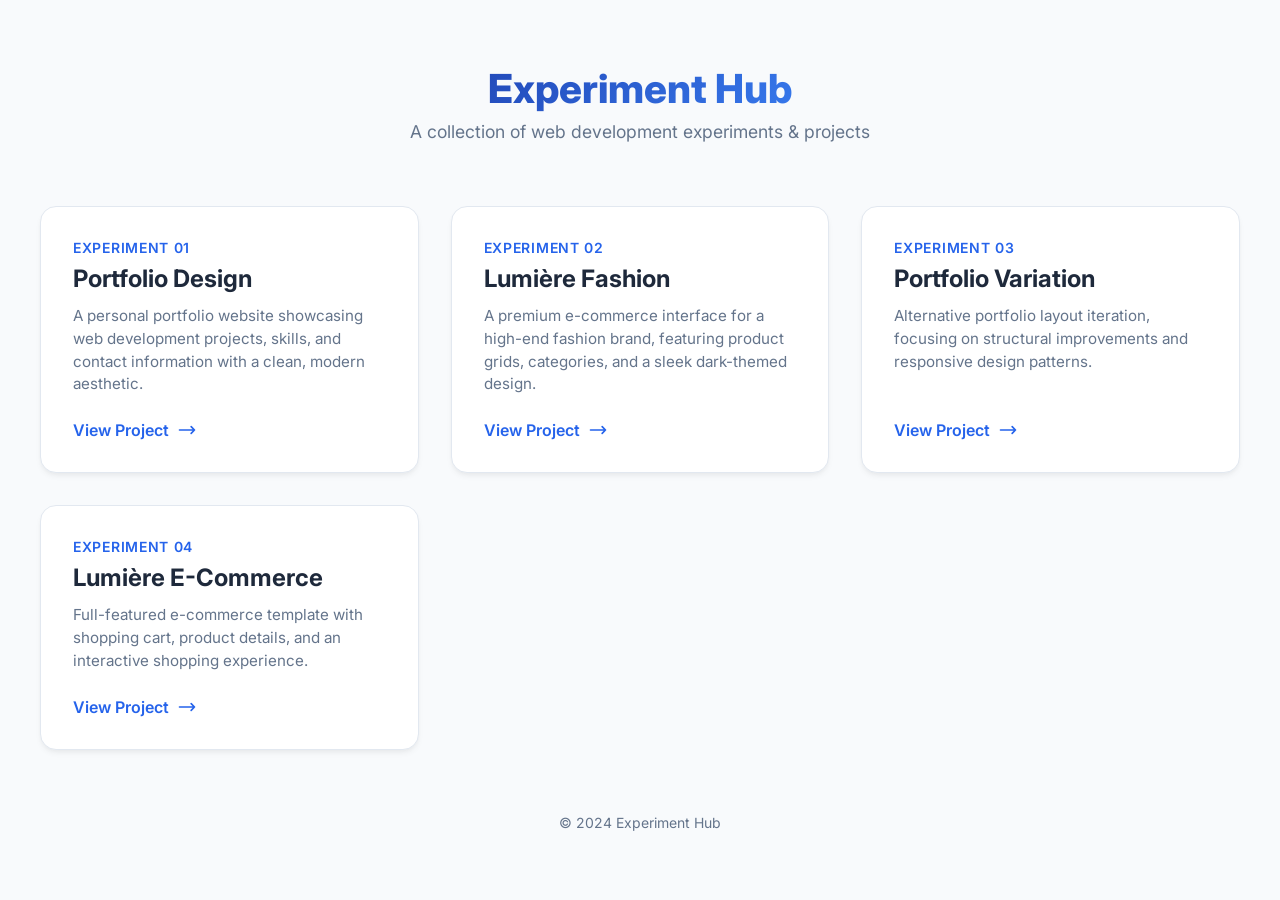
==== index.html @ 880ee1ff "hub added" ====
<!DOCTYPE html>
<html lang="en">

<head>
    <meta charset="UTF-8">
    <meta name="viewport" content="width=device-width, initial-scale=1.0">
    <title>Web Tech Experiments Hub</title>
    <link href="https://fonts.googleapis.com/css2?family=Inter:wght@400;600;800&display=swap" rel="stylesheet">
    <style>
        :root {
            --primary: #2563eb;
            --surface: #ffffff;
            --background: #f8fafc;
            --text-main: #1e293b;
            --text-secondary: #64748b;
        }

        * {
            margin: 0;
            padding: 0;
            box-sizing: border-box;
        }

        body {
            font-family: 'Inter', sans-serif;
            background-color: var(--background);
            color: var(--text-main);
            min-height: 100vh;
            display: flex;
            flex-direction: column;
            align-items: center;
            padding: 4rem 2rem;
        }

        .header {
            text-align: center;
            margin-bottom: 4rem;
        }

        .header h1 {
            font-size: 2.5rem;
            font-weight: 800;
            margin-bottom: 0.5rem;
            background: linear-gradient(135deg, #1e40af 0%, #3b82f6 100%);
            -webkit-background-clip: text;
            background-clip: text;
            -webkit-text-fill-color: transparent;
        }

        .header p {
            color: var(--text-secondary);
            font-size: 1.1rem;
        }

        .grid {
            display: grid;
            grid-template-columns: repeat(auto-fit, minmax(300px, 1fr));
            gap: 2rem;
            width: 100%;
            max-width: 1200px;
        }

        .card {
            background: var(--surface);
            border-radius: 16px;
            padding: 2rem;
            box-shadow: 0 4px 6px -1px rgba(0, 0, 0, 0.05), 0 2px 4px -1px rgba(0, 0, 0, 0.03);
            transition: transform 0.2s, box-shadow 0.2s;
            text-decoration: none;
            color: inherit;
            border: 1px solid #e2e8f0;
            display: flex;
            flex-direction: column;
            justify-content: space-between;
        }

        .card:hover {
            transform: translateY(-4px);
            box-shadow: 0 10px 15px -3px rgba(0, 0, 0, 0.08), 0 4px 6px -2px rgba(0, 0, 0, 0.04);
            border-color: var(--primary);
        }

        .card-number {
            font-size: 0.875rem;
            font-weight: 600;
            color: var(--primary);
            text-transform: uppercase;
            letter-spacing: 0.05em;
            margin-bottom: 0.5rem;
        }

        .card-title {
            font-size: 1.5rem;
            font-weight: 700;
            margin-bottom: 0.75rem;
        }

        .card-desc {
            color: var(--text-secondary);
            font-size: 0.95rem;
            line-height: 1.5;
            margin-bottom: 1.5rem;
        }

        .card-footer {
            display: flex;
            align-items: center;
            font-weight: 600;
            color: var(--primary);
            margin-top: auto;
        }

        .card-footer svg {
            margin-left: 0.5rem;
            transition: transform 0.2s;
        }

        .card:hover .card-footer svg {
            transform: translateX(4px);
        }
    </style>
</head>

<body>

    <header class="header">
        <h1>Experiment Hub</h1>
        <p>A collection of web development experiments & projects</p>
    </header>

    <main class="grid">
        <!-- Experiment 1 -->
        <a href="EXP-1/index.html" class="card">
            <div>
                <div class="card-number">Experiment 01</div>
                <h2 class="card-title">Portfolio Design</h2>
                <p class="card-desc">A personal portfolio website showcasing web development projects, skills, and
                    contact information with a clean, modern aesthetic.</p>
            </div>
            <div class="card-footer">
                View Project
                <svg width="20" height="20" fill="none" stroke="currentColor" viewBox="0 0 24 24">
                    <path stroke-linecap="round" stroke-linejoin="round" stroke-width="2" d="M17 8l4 4m0 0l-4 4m4-4H3">
                    </path>
                </svg>
            </div>
        </a>

        <!-- Experiment 2 -->
        <a href="EXP-2/index.html" class="card">
            <div>
                <div class="card-number">Experiment 02</div>
                <h2 class="card-title">Lumière Fashion</h2>
                <p class="card-desc">A premium e-commerce interface for a high-end fashion brand, featuring product
                    grids, categories, and a sleek dark-themed design.</p>
            </div>
            <div class="card-footer">
                View Project
                <svg width="20" height="20" fill="none" stroke="currentColor" viewBox="0 0 24 24">
                    <path stroke-linecap="round" stroke-linejoin="round" stroke-width="2" d="M17 8l4 4m0 0l-4 4m4-4H3">
                    </path>
                </svg>
            </div>
        </a>

        <!-- Experiment 3 -->
        <a href="EXP-3/index.html" class="card">
            <div>
                <div class="card-number">Experiment 03</div>
                <h2 class="card-title">Portfolio Variation</h2>
                <p class="card-desc">Alternative portfolio layout iteration, focusing on structural improvements and
                    responsive design patterns.</p>
            </div>
            <div class="card-footer">
                View Project
                <svg width="20" height="20" fill="none" stroke="currentColor" viewBox="0 0 24 24">
                    <path stroke-linecap="round" stroke-linejoin="round" stroke-width="2" d="M17 8l4 4m0 0l-4 4m4-4H3">
                    </path>
                </svg>
            </div>
        </a>

        <!-- Experiment 4 -->
        <a href="EXP-4/index.html" class="card">
            <div>
                <div class="card-number">Experiment 04</div>
                <h2 class="card-title">Lumière E-Commerce</h2>
                <p class="card-desc">Full-featured e-commerce template with shopping cart, product details, and an
                    interactive shopping experience.</p>
            </div>
            <div class="card-footer">
                View Project
                <svg width="20" height="20" fill="none" stroke="currentColor" viewBox="0 0 24 24">
                    <path stroke-linecap="round" stroke-linejoin="round" stroke-width="2" d="M17 8l4 4m0 0l-4 4m4-4H3">
                    </path>
                </svg>
            </div>
        </a>
    </main>

    <!-- Optional: Add a simple footer or credit -->
    <footer style="margin-top: 4rem; color: var(--text-secondary); font-size: 0.875rem;">
        <p>&copy; 2024 Experiment Hub</p>
    </footer>

</body>

</html>
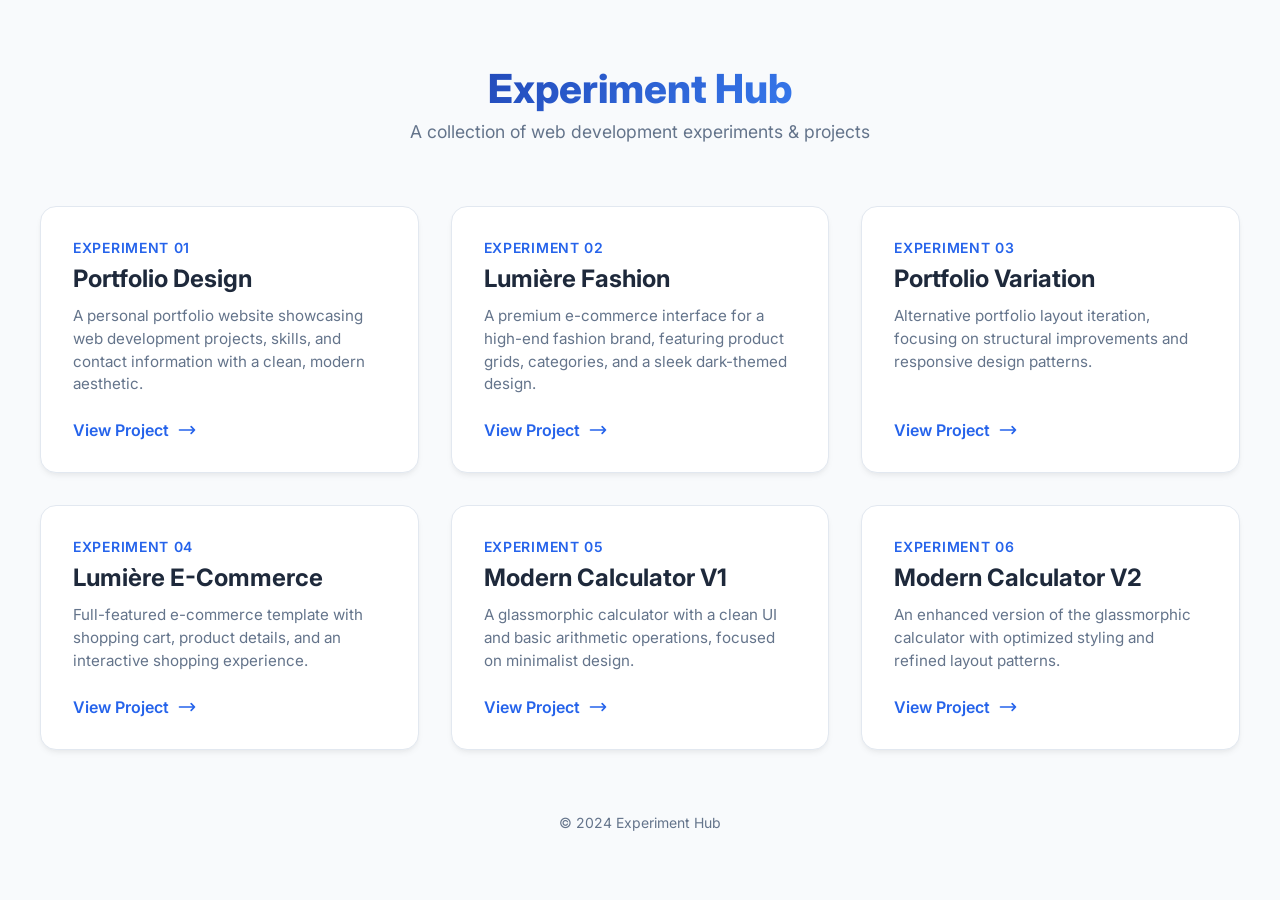
==== commit bc4ba40a: "exp5&6" ====
--- a/index.html
+++ b/index.html
@@ -196,6 +196,40 @@
                 </svg>
             </div>
         </a>
+
+        <!-- Experiment 5 -->
+        <a href="EXP-5/calculator.html" class="card">
+            <div>
+                <div class="card-number">Experiment 05</div>
+                <h2 class="card-title">Modern Calculator V1</h2>
+                <p class="card-desc">A glassmorphic calculator with a clean UI and basic arithmetic operations,
+                    focused on minimalist design.</p>
+            </div>
+            <div class="card-footer">
+                View Project
+                <svg width="20" height="20" fill="none" stroke="currentColor" viewBox="0 0 24 24">
+                    <path stroke-linecap="round" stroke-linejoin="round" stroke-width="2" d="M17 8l4 4m0 0l-4 4m4-4H3">
+                    </path>
+                </svg>
+            </div>
+        </a>
+
+        <!-- Experiment 6 -->
+        <a href="EXP-6/calculator.html" class="card">
+            <div>
+                <div class="card-number">Experiment 06</div>
+                <h2 class="card-title">Modern Calculator V2</h2>
+                <p class="card-desc">An enhanced version of the glassmorphic calculator with optimized styling and
+                    refined layout patterns.</p>
+            </div>
+            <div class="card-footer">
+                View Project
+                <svg width="20" height="20" fill="none" stroke="currentColor" viewBox="0 0 24 24">
+                    <path stroke-linecap="round" stroke-linejoin="round" stroke-width="2" d="M17 8l4 4m0 0l-4 4m4-4H3">
+                    </path>
+                </svg>
+            </div>
+        </a>
     </main>
 
     <!-- Optional: Add a simple footer or credit -->
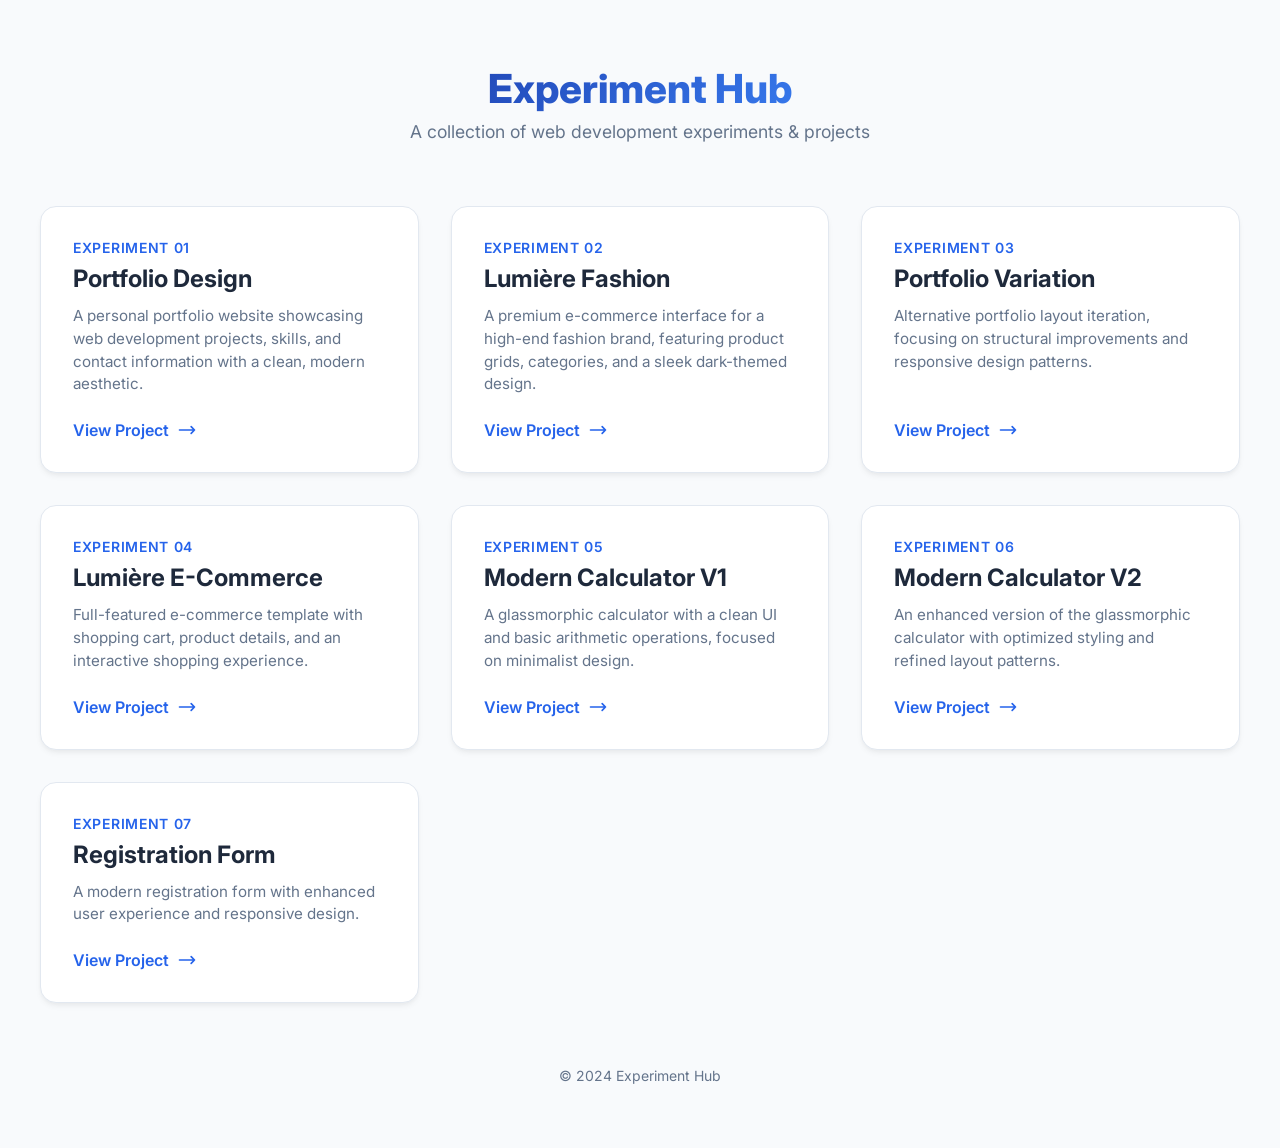
==== commit 7f669a76: "7th exp" ====
--- a/index.html
+++ b/index.html
@@ -230,6 +230,21 @@
                 </svg>
             </div>
         </a>
+        <!--Experiment 7 -->
+        <a href="EXP-7/reg.html" class="card">
+            <div>
+                <div class="card-number">Experiment 07</div>
+                <h2 class="card-title">Registration Form</h2>
+                <p class="card-desc">A modern registration form with enhanced user experience and responsive design.</p>
+            </div>
+            <div class="card-footer">
+                View Project
+                <svg width="20" height="20" fill="none" stroke="currentColor" viewBox="0 0 24 24">
+                    <path stroke-linecap="round" stroke-linejoin="round" stroke-width="2" d="M17 8l4 4m0 0l-4 4m4-4H3">
+                    </path>
+                </svg>
+            </div>
+        </a>
     </main>
 
     <!-- Optional: Add a simple footer or credit -->
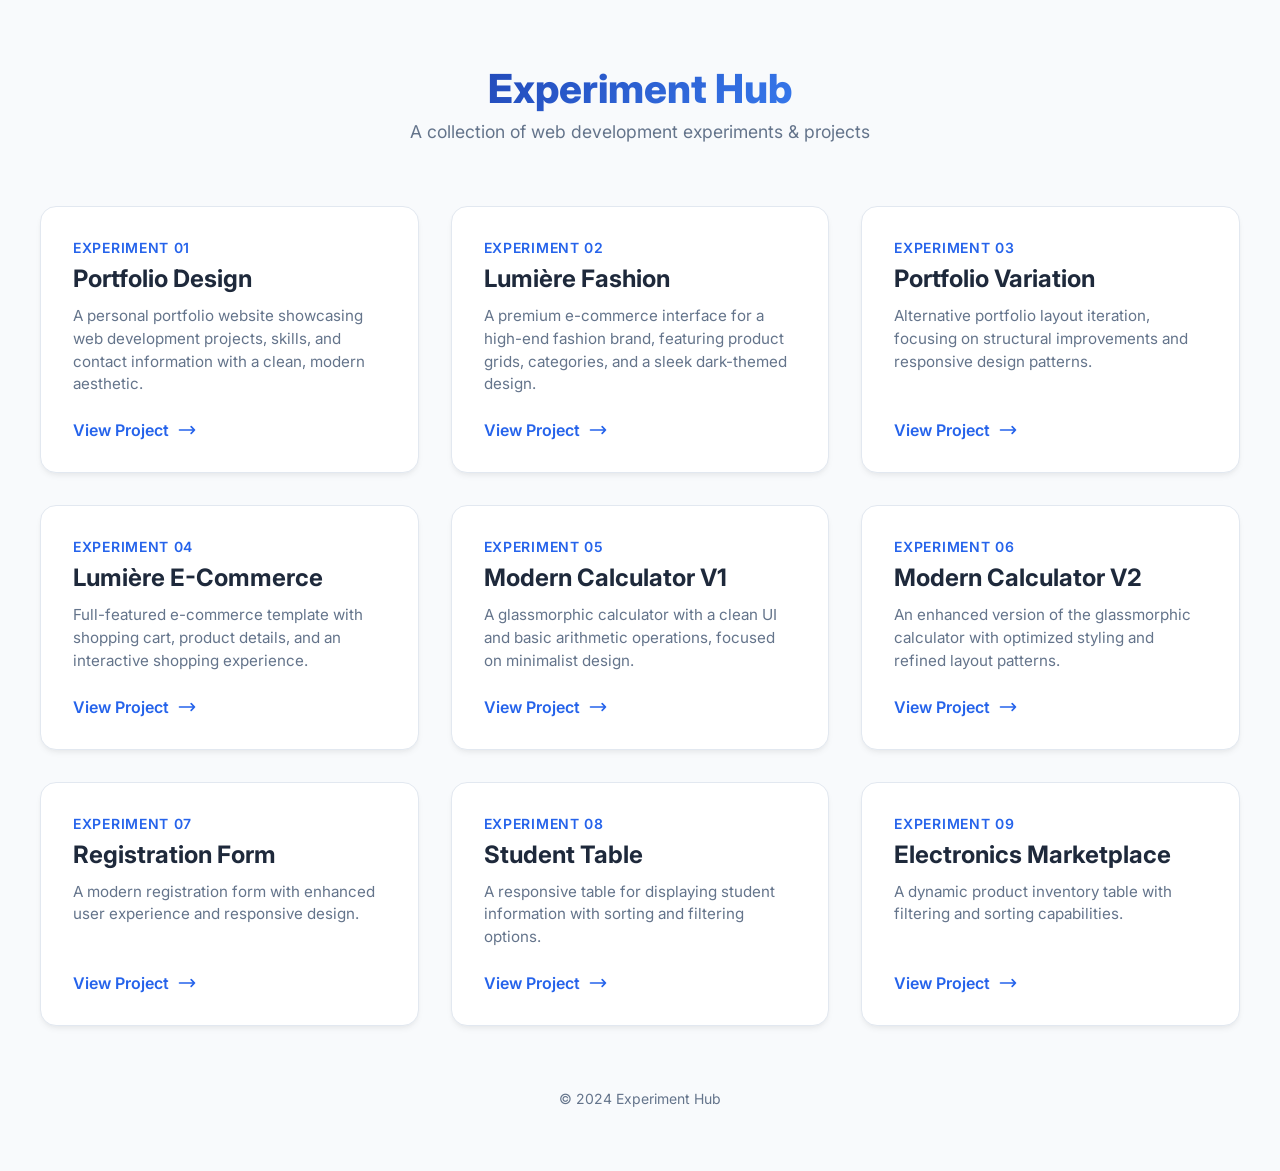
==== commit ef4e4cda: "student & marketplace" ====
--- a/index.html
+++ b/index.html
@@ -245,6 +245,36 @@
                 </svg>
             </div>
         </a>
+        <!--Experiment 8 -->
+        <a href="EXP-8/index.html" class="card">
+            <div>
+                <div class="card-number">Experiment 08</div>
+                <h2 class="card-title">Student Table</h2>
+                <p class="card-desc">A responsive table for displaying student information with sorting and filtering options.</p>
+            </div>
+            <div class="card-footer">
+                View Project
+                <svg width="20" height="20" fill="none" stroke="currentColor" viewBox="0 0 24 24">
+                    <path stroke-linecap="round" stroke-linejoin="round" stroke-width="2" d="M17 8l4 4m0 0l-4 4m4-4H3">
+                    </path>
+                </svg>
+            </div>
+        </a>
+        <!--Experiment 9 -->
+        <a href="EXP-9/index.html" class="card">
+            <div>
+                <div class="card-number">Experiment 09</div>
+                <h2 class="card-title">Electronics Marketplace</h2>
+                <p class="card-desc">A dynamic product inventory table with filtering and sorting capabilities.</p>
+            </div>
+            <div class="card-footer">
+                View Project
+                <svg width="20" height="20" fill="none" stroke="currentColor" viewBox="0 0 24 24">
+                    <path stroke-linecap="round" stroke-linejoin="round" stroke-width="2" d="M17 8l4 4m0 0l-4 4m4-4H3">
+                    </path>
+                </svg>
+            </div>
+        </a>
     </main>
 
     <!-- Optional: Add a simple footer or credit -->
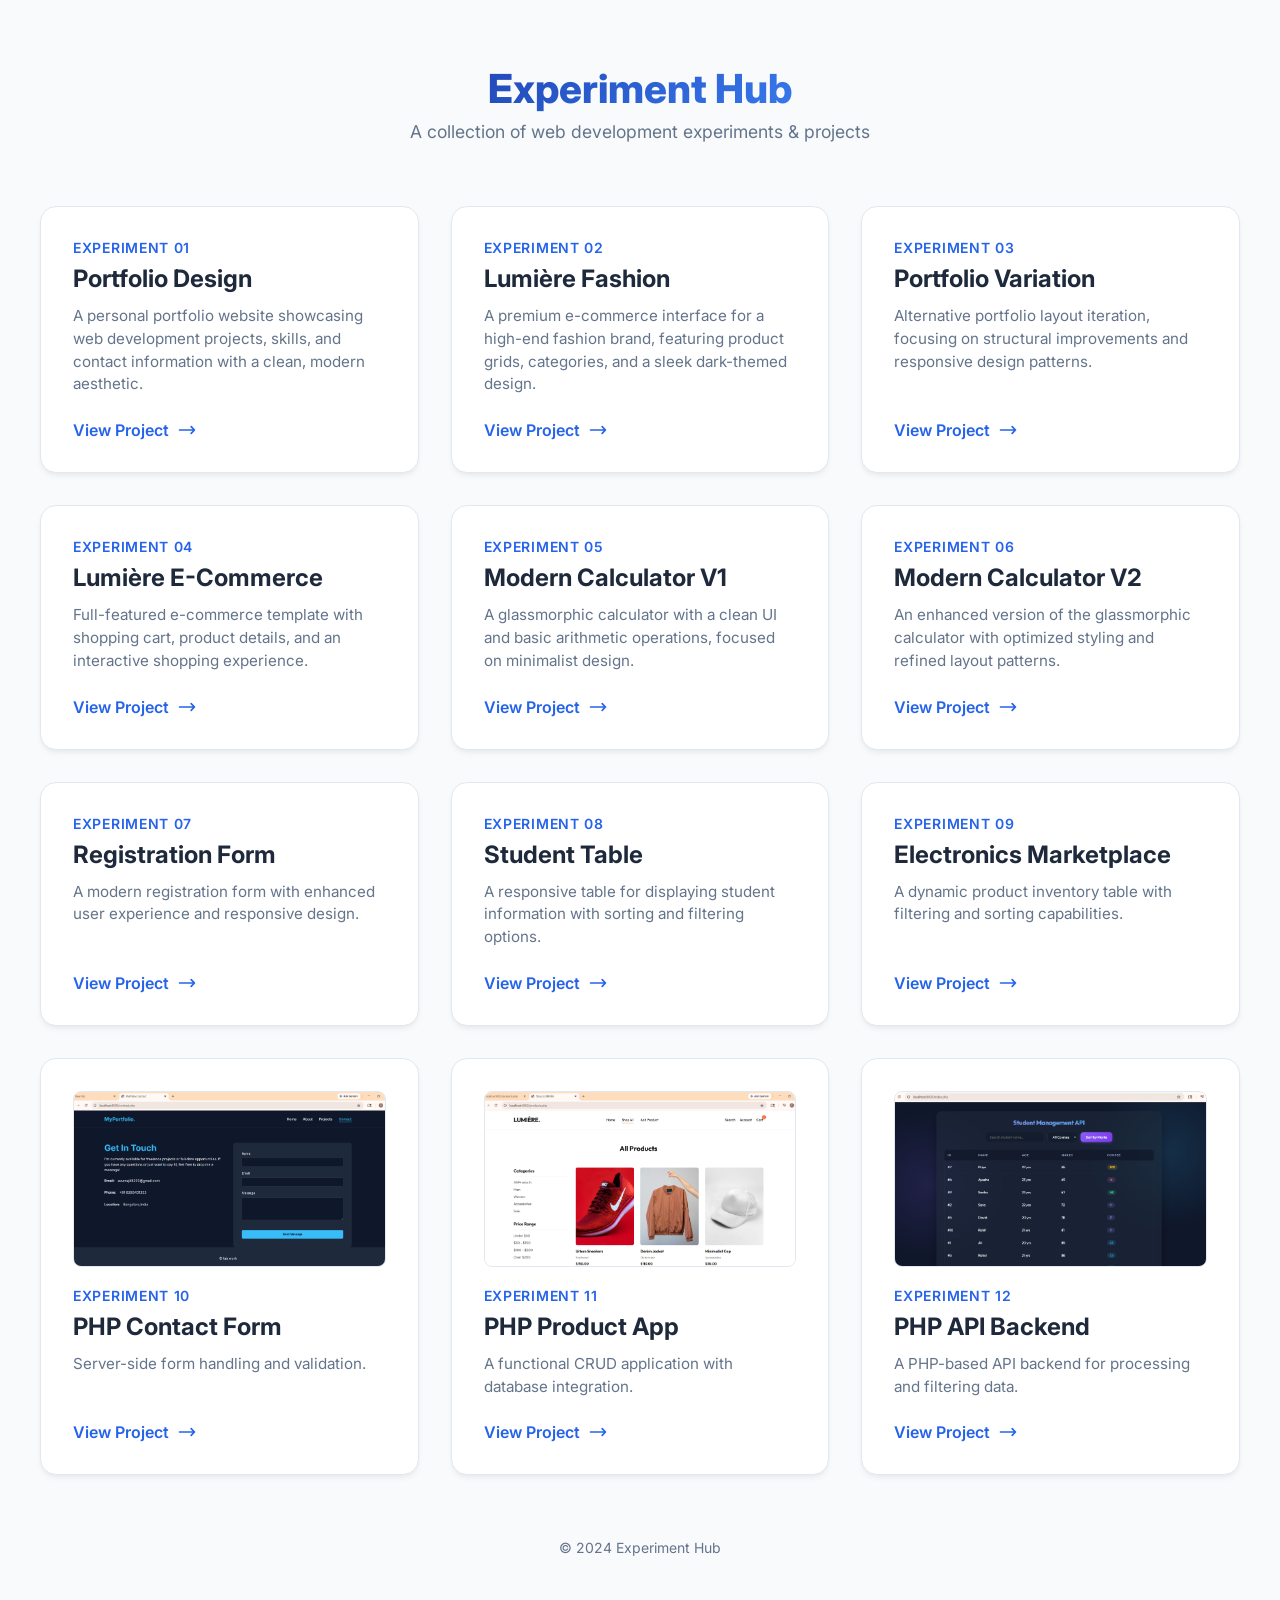
==== commit 2695ff40: "hub update" ====
--- a/index.html
+++ b/index.html
@@ -275,6 +275,54 @@
                 </svg>
             </div>
         </a>
+        <!--Experiment 10 -->
+        <a href="EXP-10/contact.php" class="card">
+            <div>
+                <img src="EXP-10/Screenshot%202026-04-08%20130204.png" alt="PHP Contact Form Screenshot" style="width: 100%; border-radius: 8px; margin-bottom: 1rem; object-fit: cover; aspect-ratio: 16/9; border: 1px solid #e2e8f0;">
+                <div class="card-number">Experiment 10</div>
+                <h2 class="card-title">PHP Contact Form</h2>
+                <p class="card-desc">Server-side form handling and validation.</p>
+            </div>
+            <div class="card-footer">
+                View Project
+                <svg width="20" height="20" fill="none" stroke="currentColor" viewBox="0 0 24 24">
+                    <path stroke-linecap="round" stroke-linejoin="round" stroke-width="2" d="M17 8l4 4m0 0l-4 4m4-4H3">
+                    </path>
+                </svg>
+            </div>
+        </a>
+        <!--Experiment 11 -->
+        <a href="EXP-11/products.php" class="card">
+            <div>
+                <img src="EXP-11/Screenshot%202026-04-08%20130635.png" alt="PHP Product App Screenshot" style="width: 100%; border-radius: 8px; margin-bottom: 1rem; object-fit: cover; aspect-ratio: 16/9; border: 1px solid #e2e8f0;">
+                <div class="card-number">Experiment 11</div>
+                <h2 class="card-title">PHP Product App</h2>
+                <p class="card-desc">A functional CRUD application with database integration.</p>
+            </div>
+            <div class="card-footer">
+                View Project
+                <svg width="20" height="20" fill="none" stroke="currentColor" viewBox="0 0 24 24">
+                    <path stroke-linecap="round" stroke-linejoin="round" stroke-width="2" d="M17 8l4 4m0 0l-4 4m4-4H3">
+                    </path>
+                </svg>
+            </div>
+        </a>
+        <!--Experiment 12 -->
+        <a href="EXP-12/index.php" class="card">
+            <div>
+                <img src="EXP-12/Screenshot%202026-04-08%20131655.png" alt="PHP API Backend Screenshot" style="width: 100%; border-radius: 8px; margin-bottom: 1rem; object-fit: cover; aspect-ratio: 16/9; border: 1px solid #e2e8f0;">
+                <div class="card-number">Experiment 12</div>
+                <h2 class="card-title">PHP API Backend</h2>
+                <p class="card-desc">A PHP-based API backend for processing and filtering data.</p>
+            </div>
+            <div class="card-footer">
+                View Project
+                <svg width="20" height="20" fill="none" stroke="currentColor" viewBox="0 0 24 24">
+                    <path stroke-linecap="round" stroke-linejoin="round" stroke-width="2" d="M17 8l4 4m0 0l-4 4m4-4H3">
+                    </path>
+                </svg>
+            </div>
+        </a>
     </main>
 
     <!-- Optional: Add a simple footer or credit -->
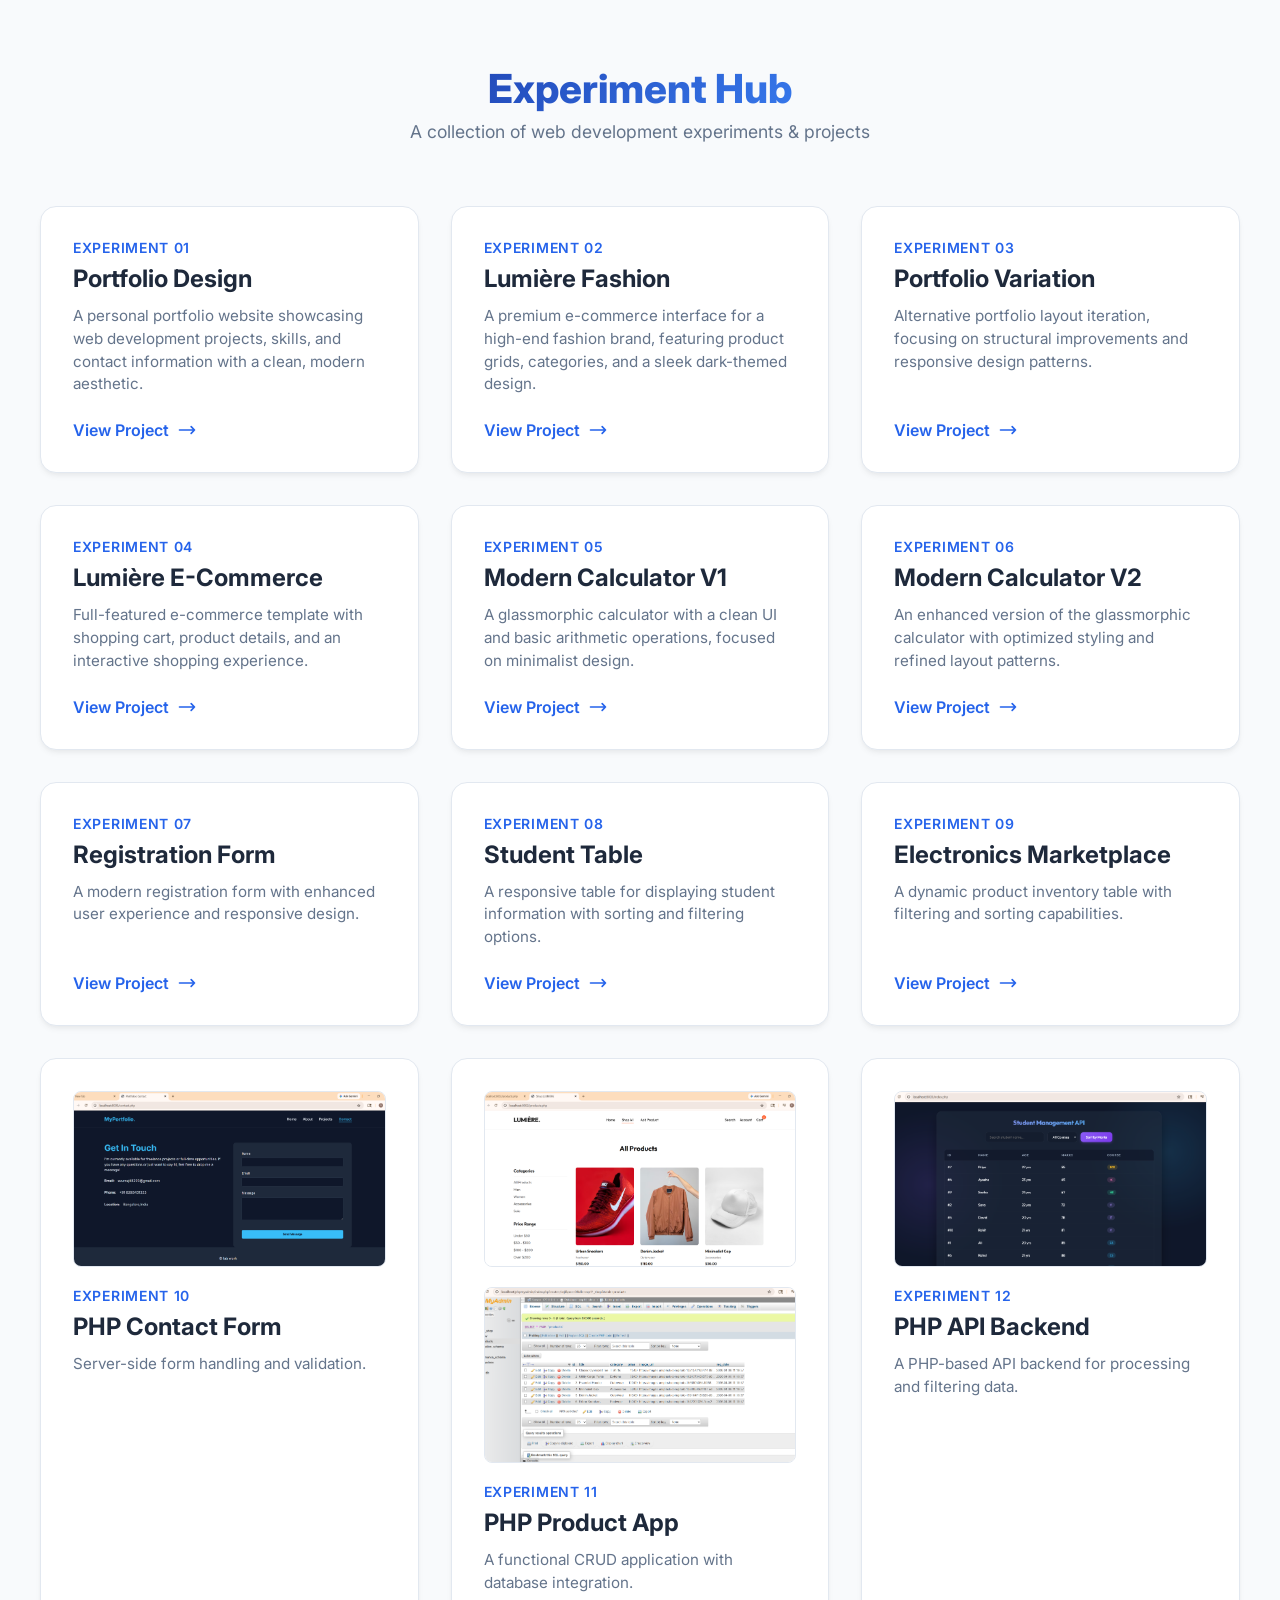
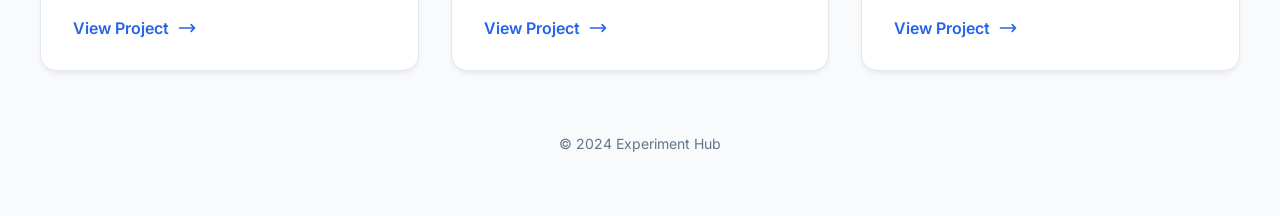
==== commit 762dcae6: "hub commit" ====
--- a/index.html
+++ b/index.html
@@ -250,7 +250,8 @@
             <div>
                 <div class="card-number">Experiment 08</div>
                 <h2 class="card-title">Student Table</h2>
-                <p class="card-desc">A responsive table for displaying student information with sorting and filtering options.</p>
+                <p class="card-desc">A responsive table for displaying student information with sorting and filtering
+                    options.</p>
             </div>
             <div class="card-footer">
                 View Project
@@ -278,7 +279,8 @@
         <!--Experiment 10 -->
         <a href="EXP-10/contact.php" class="card">
             <div>
-                <img src="EXP-10/Screenshot%202026-04-08%20130204.png" alt="PHP Contact Form Screenshot" style="width: 100%; border-radius: 8px; margin-bottom: 1rem; object-fit: cover; aspect-ratio: 16/9; border: 1px solid #e2e8f0;">
+                <img src="EXP-10/Screenshot%202026-04-08%20130204.png" alt="PHP Contact Form Screenshot"
+                    style="width: 100%; border-radius: 8px; margin-bottom: 1rem; object-fit: cover; aspect-ratio: 16/9; border: 1px solid #e2e8f0;">
                 <div class="card-number">Experiment 10</div>
                 <h2 class="card-title">PHP Contact Form</h2>
                 <p class="card-desc">Server-side form handling and validation.</p>
@@ -294,7 +296,10 @@
         <!--Experiment 11 -->
         <a href="EXP-11/products.php" class="card">
             <div>
-                <img src="EXP-11/Screenshot%202026-04-08%20130635.png" alt="PHP Product App Screenshot" style="width: 100%; border-radius: 8px; margin-bottom: 1rem; object-fit: cover; aspect-ratio: 16/9; border: 1px solid #e2e8f0;">
+                <img src="EXP-11/Screenshot%202026-04-08%20130635.png" alt="PHP Product App Screenshot"
+                    style="width: 100%; border-radius: 8px; margin-bottom: 1rem; object-fit: cover; aspect-ratio: 16/9; border: 1px solid #e2e8f0;">
+                <img src="EXP-11/Screenshot%202026-04-08%20141835.png" alt="PHP Product App Screenshot"
+                    style="width: 100%; border-radius: 8px; margin-bottom: 1rem; object-fit: cover; aspect-ratio: 16/9; border: 1px solid #e2e8f0;">
                 <div class="card-number">Experiment 11</div>
                 <h2 class="card-title">PHP Product App</h2>
                 <p class="card-desc">A functional CRUD application with database integration.</p>
@@ -310,7 +315,8 @@
         <!--Experiment 12 -->
         <a href="EXP-12/index.php" class="card">
             <div>
-                <img src="EXP-12/Screenshot%202026-04-08%20131655.png" alt="PHP API Backend Screenshot" style="width: 100%; border-radius: 8px; margin-bottom: 1rem; object-fit: cover; aspect-ratio: 16/9; border: 1px solid #e2e8f0;">
+                <img src="EXP-12/Screenshot%202026-04-08%20131655.png" alt="PHP API Backend Screenshot"
+                    style="width: 100%; border-radius: 8px; margin-bottom: 1rem; object-fit: cover; aspect-ratio: 16/9; border: 1px solid #e2e8f0;">
                 <div class="card-number">Experiment 12</div>
                 <h2 class="card-title">PHP API Backend</h2>
                 <p class="card-desc">A PHP-based API backend for processing and filtering data.</p>
